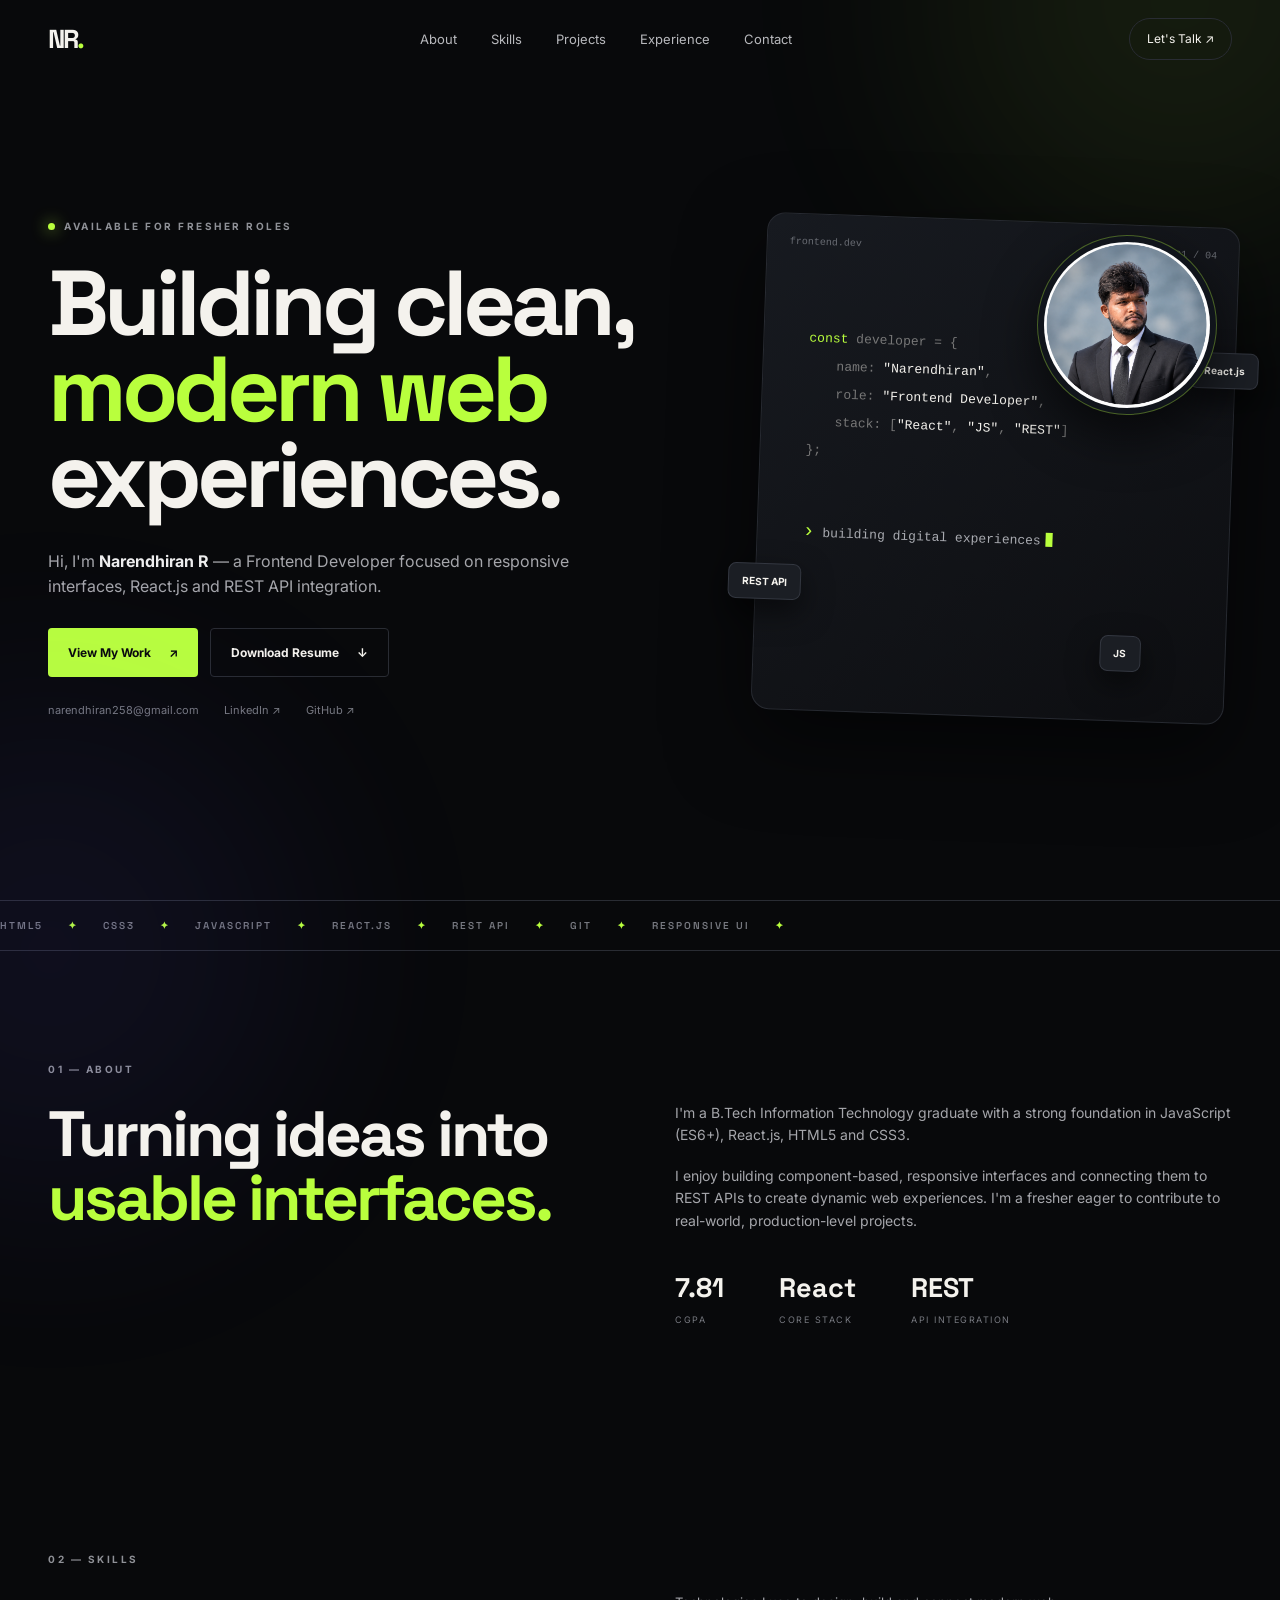
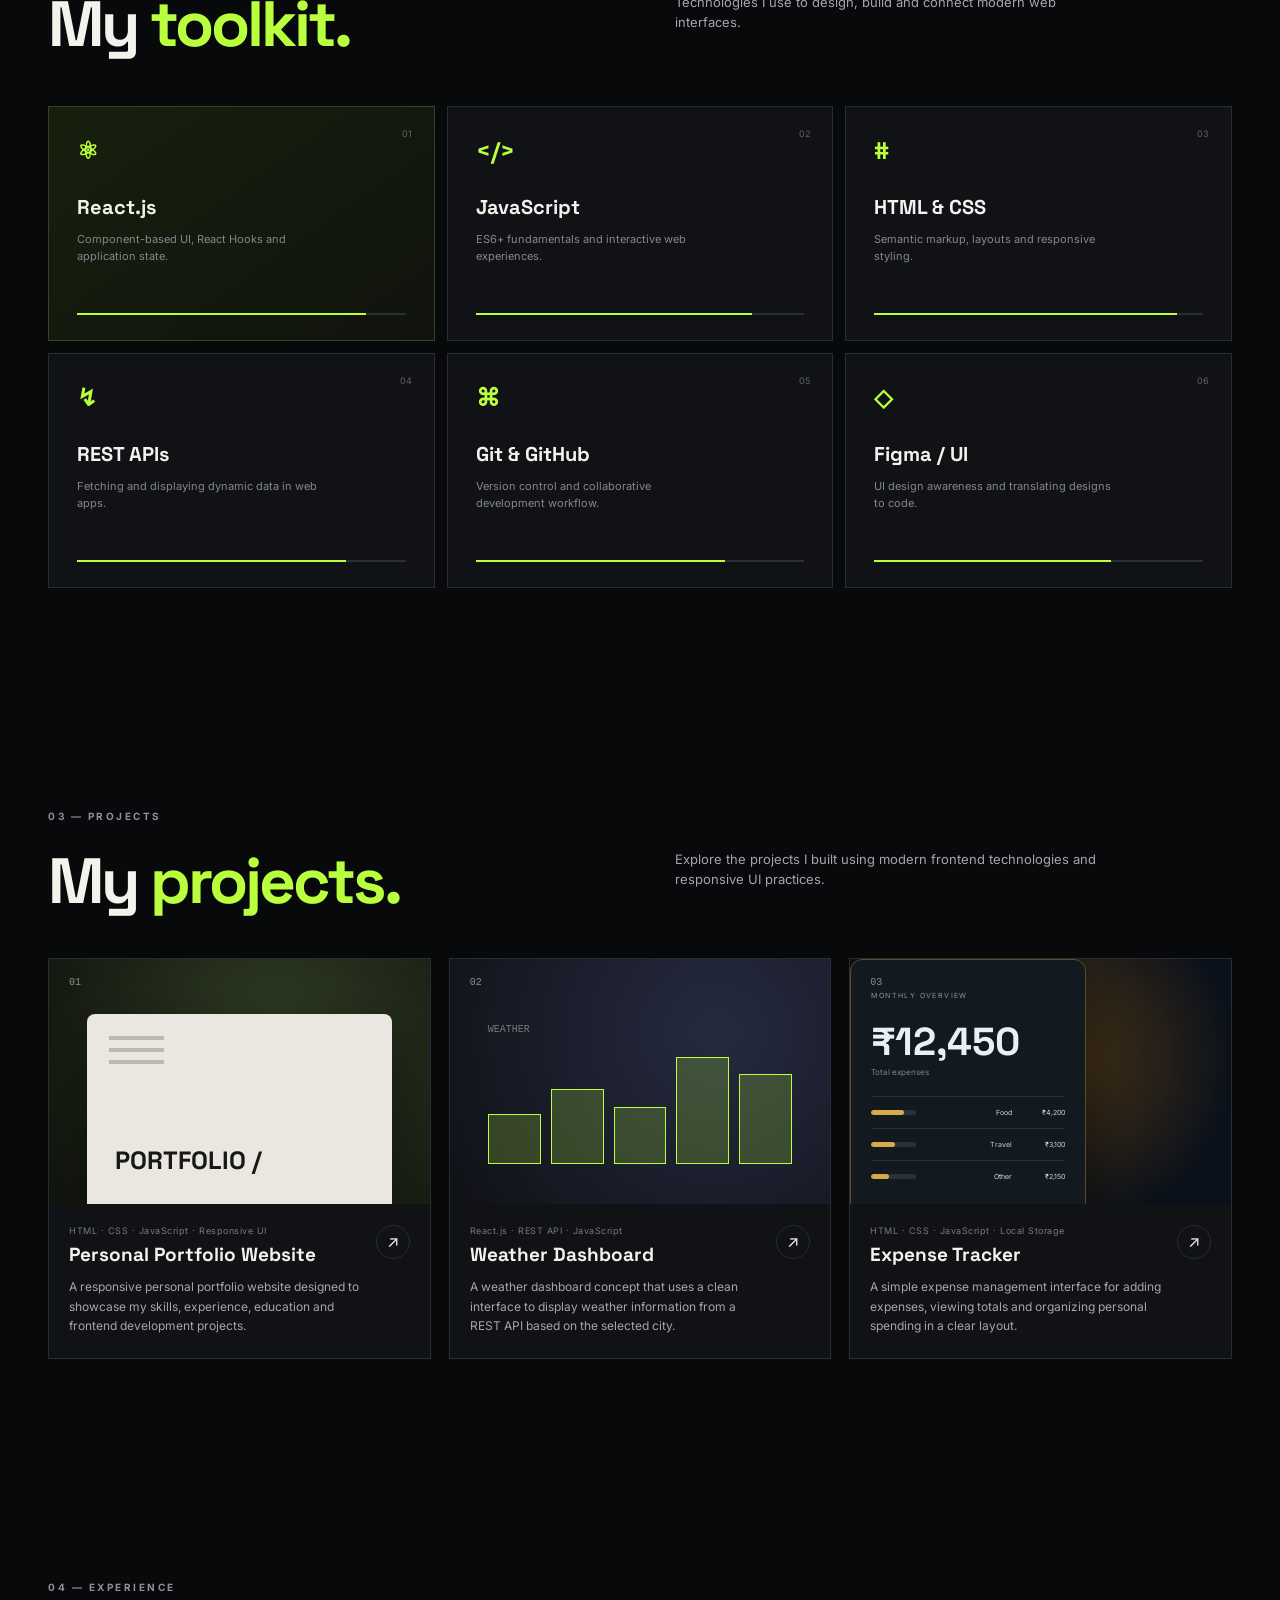
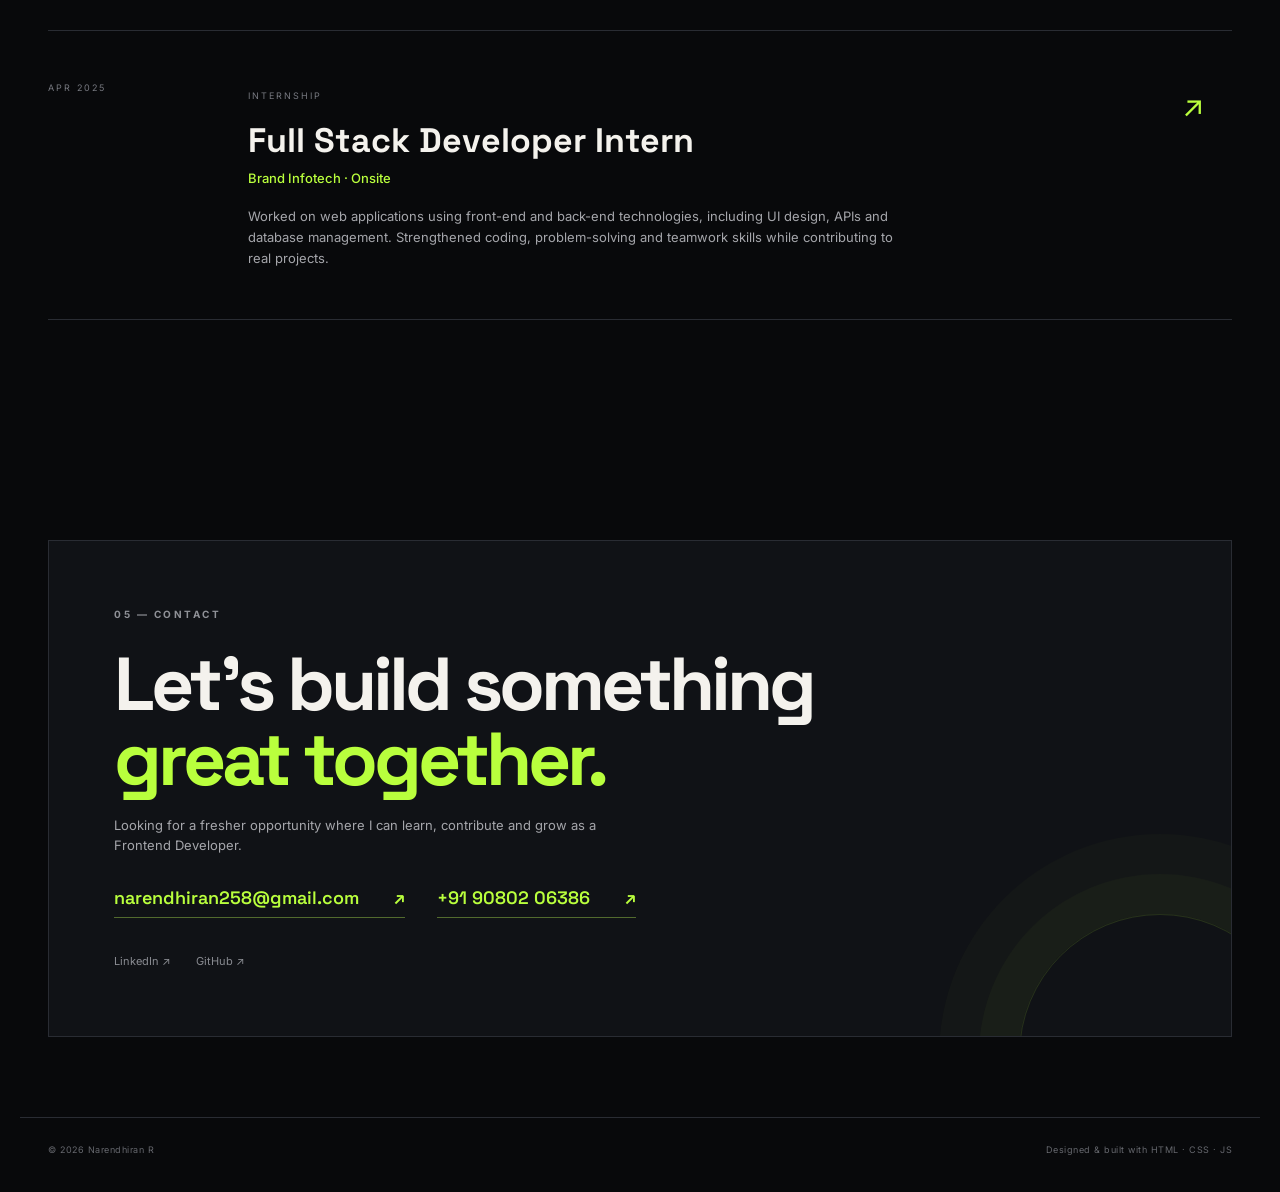
==== index.html @ 6ed0b800 "Add files via upload" ====
<!DOCTYPE html>
<html lang="en">
<head>
  <meta charset="UTF-8">
  <meta name="viewport" content="width=device-width, initial-scale=1.0">
  <meta name="description" content="Narendhiran R — Frontend Developer portfolio">
  <title>Narendhiran R | Frontend Developer</title>

  <link rel="preconnect" href="https://fonts.googleapis.com">
  <link rel="preconnect" href="https://fonts.gstatic.com" crossorigin>
  <link href="https://fonts.googleapis.com/css2?family=Inter:wght@400;500;600;700;800&family=Space+Grotesk:wght@500;600;700&display=swap" rel="stylesheet">
  <link rel="stylesheet" href="style.css">
</head>
<body>

  <!-- Decorative background glows -->
  <div class="glow glow-one"></div>
  <div class="glow glow-two"></div>

  <!-- ===== Navigation ===== -->
  <header class="nav">
    <a class="logo" href="#home">NR<span>.</span></a>
    <button class="menu-btn" aria-label="Open menu">☰</button>
    <nav id="navLinks">
      <a href="#about">About</a>
      <a href="#skills">Skills</a>
      <a href="#projects">Projects</a>
      <a href="#experience">Experience</a>
      <a href="#contact">Contact</a>
    </nav>
    <a class="nav-cta" href="#contact">Let's Talk ↗</a>
  </header>

  <main>

    <!-- ===== Hero ===== -->
    <section class="hero section" id="home">
      <div class="hero-copy">
        <div class="eyebrow"><span></span> AVAILABLE FOR FRESHER ROLES</div>
        <h1>Building clean,<br><em>modern web</em><br>experiences.</h1>
        <p class="hero-text">
          Hi, I'm <strong>Narendhiran R</strong> — a Frontend Developer focused on
          responsive interfaces, React.js and REST API integration.
        </p>
        <div class="hero-actions">
          <a class="btn primary" href="#projects">View My Work <span>↗</span></a>
          <a class="btn ghost" href="resume.pdf">Download Resume <span>↓</span></a>
        </div>
        <div class="quick-links">
          <a href="mailto:narendhiran258@gmail.com">narendhiran258@gmail.com</a>
          <a href="https://www.linkedin.com/in/narendhiran-ramkumar-502165329?utm_source=share_via&utm_content=profile&utm_medium=member_android" target="_blank" rel="noreferrer">LinkedIn ↗</a>
          <a href="https://github.com/naren258" target="_blank" rel="noreferrer">GitHub ↗</a>
        </div>
      </div>

      <!-- Hero visual: profile photo + animated "code card" -->
      <div class="hero-card-wrap">
        <div class="profile-photo">
          <img src="profile.png" alt="Narendhiran R profile photo">
        </div>
        <div class="hero-card">
          <div class="card-top">
            <span>frontend.dev</span>
            <span>01 / 04</span>
          </div>
          <div class="code-art">
            <div class="code-line"><i>const</i> developer = {</div>
            <div class="code-line indent">name: <b>"Narendhiran"</b>,</div>
            <div class="code-line indent">role: <b>"Frontend Developer"</b>,</div>
            <div class="code-line indent">stack: [<b>"React"</b>, <b>"JS"</b>, <b>"REST"</b>]</div>
            <div class="code-line">};</div>
            <div class="terminal-line"><span>›</span> building digital experiences<span class="cursor"></span></div>
          </div>
          <div class="floating-badge badge-react">React.js</div>
          <div class="floating-badge badge-api">REST API</div>
          <div class="floating-badge badge-js">JS</div>
        </div>
      </div>
    </section>

    <!-- ===== Scrolling tech marquee ===== -->
    <section class="marquee">
      <div>HTML5 <span>✦</span> CSS3 <span>✦</span> JAVASCRIPT <span>✦</span> REACT.JS <span>✦</span> REST API <span>✦</span> GIT <span>✦</span> RESPONSIVE UI <span>✦</span></div>
    </section>

    <!-- ===== About ===== -->
    <section class="section about" id="about">
      <div class="section-label">01 — ABOUT</div>
      <div class="about-grid">
        <div>
          <h2>Turning ideas into <em>usable interfaces.</em></h2>
        </div>
        <div>
          <p>I'm a B.Tech Information Technology graduate with a strong foundation in JavaScript (ES6+), React.js, HTML5 and CSS3.</p>
          <p>I enjoy building component-based, responsive interfaces and connecting them to REST APIs to create dynamic web experiences. I'm a fresher eager to contribute to real-world, production-level projects.</p>
          <div class="stats">
            <div><strong>7.81</strong><span>CGPA</span></div>
            <div><strong>React</strong><span>Core Stack</span></div>
            <div><strong>REST</strong><span>API Integration</span></div>
          </div>
        </div>
      </div>
    </section>

    <!-- ===== Skills ===== -->
    <section class="section" id="skills">
      <div class="section-label">02 — SKILLS</div>
      <div class="skills-heading">
        <h2>My <em>toolkit.</em></h2>
        <p>Technologies I use to design, build and connect modern web interfaces.</p>
      </div>

      <div class="skill-grid">
        <article class="skill-card featured">
          <span class="skill-no">01</span>
          <div class="skill-icon">⚛</div>
          <h3>React.js</h3>
          <p>Component-based UI, React Hooks and application state.</p>
          <div class="meter"><span style="width:88%"></span></div>
        </article>

        <article class="skill-card">
          <span class="skill-no">02</span>
          <div class="skill-icon">&lt;/&gt;</div>
          <h3>JavaScript</h3>
          <p>ES6+ fundamentals and interactive web experiences.</p>
          <div class="meter"><span style="width:84%"></span></div>
        </article>

        <article class="skill-card">
          <span class="skill-no">03</span>
          <div class="skill-icon">#</div>
          <h3>HTML & CSS</h3>
          <p>Semantic markup, layouts and responsive styling.</p>
          <div class="meter"><span style="width:92%"></span></div>
        </article>

        <article class="skill-card">
          <span class="skill-no">04</span>
          <div class="skill-icon">↯</div>
          <h3>REST APIs</h3>
          <p>Fetching and displaying dynamic data in web apps.</p>
          <div class="meter"><span style="width:82%"></span></div>
        </article>

        <article class="skill-card">
          <span class="skill-no">05</span>
          <div class="skill-icon">⌘</div>
          <h3>Git & GitHub</h3>
          <p>Version control and collaborative development workflow.</p>
          <div class="meter"><span style="width:76%"></span></div>
        </article>

        <article class="skill-card">
          <span class="skill-no">06</span>
          <div class="skill-icon">◇</div>
          <h3>Figma / UI</h3>
          <p>UI design awareness and translating designs to code.</p>
          <div class="meter"><span style="width:72%"></span></div>
        </article>
      </div>
    </section>

    <!-- ===== Projects ===== -->
    <section class="section projects" id="projects">
      <div class="section-label">03 — PROJECTS</div>
      <div class="project-head">
        <h2>My <em>projects.</em></h2>
        <p>Explore the projects I built using modern frontend technologies and responsive UI practices.</p>
      </div>

      <div class="project-grid">

        <!-- Project 1: Personal Portfolio -->
        <article class="project-card">
          <a href="projects/portfolio.html" class="project-visual ecommerce" aria-label="Open Personal Portfolio Website">
            <span>01</span>
            <div class="mock-window">
              <div></div><div></div><div></div>
              <b>PORTFOLIO /</b>
            </div>
          </a>
          <div class="project-info">
            <div class="project-content">
              <span class="project-tech">HTML · CSS · JavaScript · Responsive UI</span>
              <h3>Personal Portfolio Website</h3>
              <p>A responsive personal portfolio website designed to showcase my skills, experience, education and frontend development projects.</p>
            </div>
            <a class="project-arrow" href="projects/portfolio.html" aria-label="Open Personal Portfolio Website">↗</a>
          </div>
        </article>

        <!-- Project 2: Weather Dashboard -->
        <article class="project-card">
          <a href="projects/weather.html" class="project-visual dashboard" aria-label="Open Weather Dashboard">
            <span>02</span>
            <div class="chart"><i></i><i></i><i></i><i></i><i></i></div>
            <b>WEATHER</b>
          </a>
          <div class="project-info">
            <div class="project-content">
              <span class="project-tech">React.js · REST API · JavaScript</span>
              <h3>Weather Dashboard</h3>
              <p>A weather dashboard concept that uses a clean interface to display weather information from a REST API based on the selected city.</p>
            </div>
            <a class="project-arrow" href="projects/weather.html" aria-label="Open Weather Dashboard">↗</a>
          </div>
        </article>

        <!-- Project 3: Expense Tracker -->
        <article class="project-card">
          <a href="projects/expense.html" class="project-visual expense-art" aria-label="Open Expense Tracker">
            <span>03</span>
            <div class="expense-card">
              <small>MONTHLY OVERVIEW</small>
              <strong>₹12,450</strong>
              <span>Total expenses</span>
              <div class="expense-row"><i><em></em></i><label>Food</label><label>₹4,200</label></div>
              <div class="expense-row"><i><em></em></i><label>Travel</label><label>₹3,100</label></div>
              <div class="expense-row"><i><em></em></i><label>Other</label><label>₹2,150</label></div>
            </div>
          </a>
          <div class="project-info">
            <div class="project-content">
              <span class="project-tech">HTML · CSS · JavaScript · Local Storage</span>
              <h3>Expense Tracker</h3>
              <p>A simple expense management interface for adding expenses, viewing totals and organizing personal spending in a clear layout.</p>
            </div>
            <a class="project-arrow" href="projects/expense.html" aria-label="Open Expense Tracker">↗</a>
          </div>
        </article>

      </div>
    </section>

    <!-- ===== Experience ===== -->
    <section class="section experience" id="experience">
      <div class="section-label">04 — EXPERIENCE</div>
      <div class="experience-card">
        <div class="exp-date">APR 2025</div>
        <div class="exp-main">
          <span>INTERNSHIP</span>
          <h2>Full Stack Developer Intern</h2>
          <h3>Brand Infotech · Onsite</h3>
          <p>Worked on web applications using front-end and back-end technologies, including UI design, APIs and database management. Strengthened coding, problem-solving and teamwork skills while contributing to real projects.</p>
        </div>
        <div class="exp-mark">↗</div>
      </div>
    </section>

    <!-- ===== Contact ===== -->
    <section class="section contact" id="contact">
      <div class="contact-box">
        <div class="section-label">05 — CONTACT</div>
        <h2>Let's build something<br><em>great together.</em></h2>
        <p>Looking for a fresher opportunity where I can learn, contribute and grow as a Frontend Developer.</p>
        <a class="email-link" href="mailto:narendhiran258@gmail.com">narendhiran258@gmail.com <span>↗</span></a>
        <a class="phone-link" href="tel:+919080206386">+91 90802 06386 <span>↗</span></a>
        <div class="socials">
          <a href="https://www.linkedin.com/in/narendhiran-ramkumar-502165329?utm_source=share_via&utm_content=profile&utm_medium=member_android" target="_blank" rel="noreferrer">LinkedIn ↗</a>
          <a href="https://github.com/naren258" target="_blank" rel="noreferrer">GitHub ↗</a>
        </div>
      </div>
    </section>

  </main>

  <footer>
    <span>© 2026 Narendhiran R</span>
    <span>Designed & built with HTML · CSS · JS</span>
  </footer>

  <script src="script.js"></script>
</body>
</html>
---- style.css ----
/* ==========================================================================
   Narendhiran R — Portfolio Stylesheet
   ========================================================================== */

:root {
  /* Colors */
  --bg: #08090b;
  --surface: #101216;
  --surface2: #15171c;
  --text: #f4f2ed;
  --muted: #a5a6ab;
  --accent: #b9ff3d;
  --line: #292c33;

  /* Fonts */
  --font: 'Inter', sans-serif;
  --display: 'Space Grotesk', sans-serif;
}

/* ==========================================================================
   Reset & base
   ========================================================================== */

* {
  box-sizing: border-box;
  margin: 0;
  padding: 0;
}

html {
  scroll-behavior: smooth;
}

body {
  background: var(--bg);
  color: var(--text);
  font-family: var(--font);
  line-height: 1.6;
  overflow-x: hidden;
}

a {
  color: inherit;
  text-decoration: none;
}

h1, h2, h3 {
  font-family: var(--display);
}

em {
  font-style: normal;
  color: var(--accent);
}

/* Soft background glows behind the page content */
.glow {
  position: fixed;
  width: 500px;
  height: 500px;
  border-radius: 50%;
  filter: blur(120px);
  opacity: .08;
  pointer-events: none;
}

.glow-one {
  background: var(--accent);
  top: -250px;
  right: -150px;
}

.glow-two {
  background: #6b5cff;
  bottom: -300px;
  left: -200px;
}

/* Shared label style used above section headings */
.eyebrow,
.section-label {
  font-size: 10px;
  letter-spacing: 2.5px;
  color: #8f9197;
  font-weight: 700;
}

.section {
  max-width: 1240px;
  margin: auto;
  padding: 110px 28px;
}

/* ==========================================================================
   Navigation
   ========================================================================== */

.nav {
  height: 78px;
  display: flex;
  align-items: center;
  justify-content: space-between;
  max-width: 1240px;
  margin: auto;
  padding: 0 28px;
  position: relative;
  z-index: 5;
}

.logo {
  font: 700 26px var(--display);
  letter-spacing: -2px;
}

.logo span {
  color: var(--accent);
}

.nav nav {
  display: flex;
  gap: 34px;
}

.nav nav a {
  font-size: 13px;
  color: #b8b9bd;
  transition: .25s;
}

.nav nav a:hover {
  color: var(--accent);
}

.nav-cta {
  border: 1px solid var(--line);
  padding: 10px 17px;
  border-radius: 30px;
  font-size: 12px;
}

.menu-btn {
  display: none;
  background: none;
  border: 0;
  color: white;
  font-size: 24px;
}

/* ==========================================================================
   Hero
   ========================================================================== */

.hero {
  min-height: calc(100vh - 78px);
  display: grid;
  grid-template-columns: 1.15fr .85fr;
  align-items: center;
  gap: 70px;
  padding-top: 70px;
}

.eyebrow {
  display: flex;
  gap: 9px;
  align-items: center;
  margin-bottom: 27px;
}

.eyebrow span {
  width: 7px;
  height: 7px;
  background: var(--accent);
  border-radius: 50%;
  box-shadow: 0 0 16px var(--accent);
}

h1 {
  font-size: clamp(55px, 7.2vw, 102px);
  line-height: .93;
  letter-spacing: -5px;
  max-width: 850px;
}

.hero-text {
  max-width: 560px;
  color: var(--muted);
  font-size: 16px;
  margin: 30px 0 28px;
}

.hero-text strong {
  color: #eee;
}

.hero-actions {
  display: flex;
  gap: 12px;
  flex-wrap: wrap;
}

.btn {
  padding: 14px 20px;
  border-radius: 4px;
  font-size: 12px;
  font-weight: 700;
  display: inline-flex;
  gap: 18px;
  align-items: center;
}

.btn.primary {
  background: var(--accent);
  color: #090a0b;
}

.btn.ghost {
  border: 1px solid var(--line);
}

.btn:hover {
  transform: translateY(-2px);
}

.quick-links {
  display: flex;
  flex-wrap: wrap;
  gap: 25px;
  margin-top: 25px;
  font-size: 11px;
  color: #777980;
}

.quick-links a:hover {
  color: var(--accent);
}

/* --- Hero visual: the "code card" with floating badges --- */

.hero-card-wrap {
  display: flex;
  justify-content: center;
  position: relative;
}

.hero-card {
  width: min(100%, 480px);
  aspect-ratio: 1 / 1.05;
  background: linear-gradient(145deg, #171a20, #0d0e11);
  border: 1px solid #272a31;
  border-radius: 18px;
  padding: 22px;
  position: relative;
  box-shadow: 0 30px 80px #0008;
  transform: rotate(2deg);
}

.card-top {
  display: flex;
  justify-content: space-between;
  color: #696c73;
  font: 10px monospace;
}

.code-art {
  position: absolute;
  inset: 110px 45px auto;
  font: 13px/2.15 monospace;
  color: #777;
}

.code-line i {
  color: var(--accent);
  font-style: normal;
}

.code-line b {
  color: var(--text);
  font-weight: 400;
}

.indent {
  padding-left: 28px;
}

.terminal-line {
  margin-top: 45px;
  color: #a9abb1;
}

.terminal-line span:first-child {
  color: var(--accent);
  font-size: 20px;
}

.cursor {
  display: inline-block;
  width: 7px;
  height: 14px;
  background: var(--accent);
  vertical-align: -2px;
  margin-left: 5px;
  animation: blink 1s infinite;
}

@keyframes blink {
  50% { opacity: 0; }
}

.floating-badge {
  position: absolute;
  background: #1b1e24;
  border: 1px solid #333740;
  padding: 9px 13px;
  border-radius: 8px;
  font-size: 10px;
  font-weight: 700;
  box-shadow: 0 12px 30px #0008;
}

.badge-react { top: 25%; right: -24px; }
.badge-api   { bottom: 22%; left: -28px; }
.badge-js    { bottom: 10%; right: 18%; }

.profile-photo {
  position: absolute;
  width: 180px;
  height: 180px;
  right: 15px;
  top: 15px;
  border-radius: 50%;
  padding: 6px;
  background: #10141b;
  border: 1px solid #b9ff3d55;
  z-index: 3;
  box-shadow: 0 20px 50px #0009;
}

.profile-photo img {
  width: 100%;
  height: 100%;
  object-fit: cover;
  border-radius: 50%;
  display: block;
}

/* ==========================================================================
   Scrolling tech marquee
   ========================================================================== */

.marquee {
  border-block: 1px solid var(--line);
  padding: 18px 0;
  white-space: nowrap;
  overflow: hidden;
  color: #777980;
  font: 600 10px var(--display);
  letter-spacing: 2px;
}

.marquee div {
  display: inline-block;
  animation: move 22s linear infinite;
}

.marquee span {
  color: var(--accent);
  margin: 0 20px;
}

@keyframes move {
  to { transform: translateX(-30%); }
}

/* ==========================================================================
   About / Skills / Projects — shared two-column heading layout
   ========================================================================== */

.about-grid,
.skills-heading,
.project-head {
  display: grid;
  grid-template-columns: 1fr 1fr;
  gap: 70px;
  margin-top: 25px;
}

.about h2,
.skills-heading h2,
.project-head h2 {
  font-size: clamp(38px, 5vw, 68px);
  line-height: 1;
  letter-spacing: -3px;
}

.skills-heading p,
.project-head p {
  color: var(--muted);
  font-size: 13px;
  max-width: 430px;
}

/* ==========================================================================
   About
   ========================================================================== */

.about p {
  color: var(--muted);
  font-size: 14px;
  margin-bottom: 18px;
  max-width: 570px;
}

.stats {
  display: flex;
  gap: 55px;
  margin-top: 38px;
}

.stats strong {
  display: block;
  font: 700 27px var(--display);
}

.stats span {
  font-size: 9px;
  color: #777980;
  text-transform: uppercase;
  letter-spacing: 1.5px;
}

/* ==========================================================================
   Skills
   ========================================================================== */

.skill-grid {
  display: grid;
  grid-template-columns: repeat(3, 1fr);
  gap: 12px;
  margin-top: 50px;
}

.skill-card {
  background: var(--surface);
  border: 1px solid var(--line);
  padding: 28px;
  min-height: 235px;
  position: relative;
  transition: .25s;
}

.skill-card:hover {
  transform: translateY(-5px);
  border-color: #454a54;
}

.skill-card.featured {
  background: linear-gradient(145deg, #17200d, #10130d);
  border-color: #364226;
}

.skill-no {
  position: absolute;
  right: 22px;
  top: 20px;
  font-size: 9px;
  color: #5f6268;
}

.skill-icon {
  font: 700 24px var(--display);
  color: var(--accent);
  margin-bottom: 25px;
}

.skill-card h3 {
  font-size: 20px;
  margin-bottom: 8px;
}

.skill-card p {
  font-size: 11px;
  color: #85878d;
  max-width: 240px;
}

/* Little progress bar at the bottom of each skill card */
.meter {
  height: 2px;
  background: #2b2e34;
  position: absolute;
  left: 28px;
  right: 28px;
  bottom: 25px;
}

.meter span {
  display: block;
  height: 100%;
  background: var(--accent);
}

/* ==========================================================================
   Projects
   ========================================================================== */

.project-head {
  margin-bottom: 45px;
}

.project-grid {
  display: grid;
  grid-template-columns: repeat(3, 1fr);
  gap: 18px;
  align-items: stretch;
}

.project-card {
  background: var(--surface);
  border: 1px solid var(--line);
  overflow: hidden;
  display: flex;
  flex-direction: column;
  min-width: 0;
}

.project-visual {
  height: 245px;
  position: relative;
  overflow: hidden;
  flex-shrink: 0;
}

.project-visual > span {
  position: absolute;
  top: 18px;
  left: 20px;
  font: 10px monospace;
  color: #8b8d92;
  z-index: 2;
}

/* Project 1 — Portfolio: mock browser window */
.ecommerce {
  background: radial-gradient(circle at 60% 40%, #334126, #11140e);
}

.mock-window {
  position: absolute;
  inset: 55px 38px 0;
  background: #e9e7df;
  border-radius: 8px 8px 0 0;
  color: #171817;
  padding: 22px;
  font: 700 25px var(--display);
  box-shadow: 0 20px 60px #0008;
}

.mock-window div {
  height: 4px;
  background: #bbb9b1;
  width: 55px;
  margin-bottom: 8px;
}

.mock-window b {
  position: absolute;
  bottom: 28px;
  left: 28px;
}

/* Project 2 — Weather dashboard: little bar chart */
.dashboard {
  background: radial-gradient(circle at 70% 30%, #252a40, #101116);
}

.chart {
  position: absolute;
  left: 38px;
  right: 38px;
  bottom: 40px;
  height: 125px;
  display: flex;
  align-items: end;
  gap: 10px;
}

.chart i {
  display: block;
  flex: 1;
  background: #b9ff3d33;
  border: 1px solid var(--accent);
  height: 40%;
}

.chart i:nth-child(2) { height: 60%; }
.chart i:nth-child(3) { height: 45%; }
.chart i:nth-child(4) { height: 85%; }
.chart i:nth-child(5) { height: 72%; }

.dashboard > b {
  position: absolute;
  left: 38px;
  top: 65px;
  color: #777;
  font: 10px monospace;
}

/* Project 3 — Expense tracker: mini summary card */
.expense-art {
  background: radial-gradient(circle at 55% 40%, #4b3517, #0b111a 68%);
}

.expense-card {
  width: 62%;
  min-height: 66%;
  background: #121a20;
  border: 1px solid #5c4b2e;
  border-radius: 12px;
  padding: 20px;
  box-shadow: 0 25px 60px #0008;
}

.expense-card small {
  font-size: 7px;
  color: #8895a3;
  letter-spacing: 1.4px;
}

.expense-card strong {
  display: block;
  font: 700 39px var(--display);
  color: #e6f0f5;
  margin-top: 12px;
}

.expense-card > span {
  display: block;
  font-size: 8px;
  color: #758595;
  margin-bottom: 17px;
}

.expense-row {
  display: grid;
  grid-template-columns: 45px 1fr 45px;
  align-items: center;
  gap: 8px;
  border-top: 1px solid #28323a;
  padding: 10px 0;
  font-size: 7px;
  color: #9ba9b5;
}

.expense-row i {
  height: 5px;
  background: #27333b;
  border-radius: 8px;
  overflow: hidden;
}

.expense-row em {
  display: block;
  width: 72%;
  height: 100%;
  background: #d6a94b;
  border-radius: 8px;
}

.expense-row:nth-child(5) em { width: 52%; }
.expense-row:nth-child(6) em { width: 40%; }

.expense-row label {
  text-align: right;
  color: #cbd5df;
}

/* Project card text content, shared across all three cards */
.project-info {
  display: flex;
  justify-content: space-between;
  align-items: flex-start;
  gap: 15px;
  flex: 1;
  padding: 20px 20px 22px;
}

.project-content {
  min-width: 0;
}

.project-info .project-tech {
  display: block;
  font-size: 9px;
  color: #777980;
  letter-spacing: .5px;
  line-height: 1.5;
}

.project-info h3 {
  font-size: 19px;
  line-height: 1.2;
  margin-top: 7px;
}

.project-info p {
  font-size: 12px;
  line-height: 1.65;
  color: var(--muted);
  margin-top: 10px;
  max-width: 100%;
}

.project-arrow {
  flex: 0 0 34px;
  width: 34px;
  height: 34px;
  border: 1px solid var(--line);
  display: grid;
  place-items: center;
  border-radius: 50%;
  margin-top: 1px;
}

.project-arrow:hover {
  border-color: var(--accent);
  color: var(--accent);
}

/* ==========================================================================
   Experience
   ========================================================================== */

.experience-card {
  margin-top: 35px;
  border-block: 1px solid var(--line);
  padding: 50px 0;
  display: grid;
  grid-template-columns: 150px 1fr 50px;
  gap: 50px;
}

.exp-date,
.exp-main > span {
  font-size: 9px;
  letter-spacing: 2px;
  color: #777980;
}

.exp-main h2 {
  font-size: 34px;
  margin: 7px 0 2px;
}

.exp-main h3 {
  font: 500 13px var(--font);
  color: var(--accent);
}

.exp-main p {
  font-size: 13px;
  color: var(--muted);
  max-width: 650px;
  margin-top: 20px;
}

.exp-mark {
  font-size: 30px;
  color: var(--accent);
}

/* ==========================================================================
   Contact
   ========================================================================== */

.contact {
  padding-bottom: 80px;
}

.contact-box {
  background: var(--surface);
  border: 1px solid var(--line);
  padding: 65px;
  position: relative;
  overflow: hidden;
}

.contact-box::after {
  content: "";
  position: absolute;
  width: 280px;
  height: 280px;
  border: 1px solid #b9ff3d22;
  border-radius: 50%;
  right: -70px;
  bottom: -160px;
  box-shadow: 0 0 0 40px #b9ff3d08, 0 0 0 80px #b9ff3d05;
}

.contact h2 {
  font-size: clamp(44px, 6vw, 75px);
  line-height: 1;
  letter-spacing: -4px;
  margin: 25px 0 18px;
}

.contact p {
  color: var(--muted);
  font-size: 13px;
  max-width: 500px;
}

.email-link,
.phone-link {
  display: inline-flex;
  gap: 35px;
  color: var(--accent);
  font: 600 18px var(--display);
  border-bottom: 1px solid #526a2e;
  padding-bottom: 8px;
}

.email-link {
  margin-top: 30px;
}

.phone-link {
  margin-top: 18px;
  margin-left: 28px;
}

.phone-link:hover {
  color: var(--text);
  border-color: var(--accent);
}

.socials {
  display: flex;
  gap: 25px;
  margin-top: 35px;
  font-size: 11px;
  color: #898b91;
}

.socials a:hover {
  color: var(--accent);
}

/* ==========================================================================
   Footer
   ========================================================================== */

footer {
  max-width: 1240px;
  margin: auto;
  padding: 25px 28px 35px;
  border-top: 1px solid var(--line);
  display: flex;
  justify-content: space-between;
  font-size: 9px;
  color: #66686e;
  letter-spacing: .5px;
}

/* ==========================================================================
   Responsive breakpoints
   ========================================================================== */

@media (max-width: 1000px) {
  .project-grid {
    grid-template-columns: 1fr 1fr;
  }
}

@media (max-width: 850px) {
  .nav nav,
  .nav-cta {
    display: none;
  }

  .menu-btn {
    display: block;
  }

  .nav {
    padding: 0 20px;
  }

  .nav nav.open {
    display: flex;
    position: absolute;
    top: 70px;
    left: 20px;
    right: 20px;
    background: #121419;
    border: 1px solid var(--line);
    padding: 20px;
    flex-direction: column;
    gap: 18px;
  }

  .hero {
    grid-template-columns: 1fr;
    padding-top: 60px;
    min-height: auto;
  }

  .hero-card-wrap {
    margin-top: 25px;
  }

  .profile-photo {
    width: 130px;
    height: 130px;
    right: 8px;
    top: 8px;
  }

  .about-grid,
  .skills-heading,
  .project-head {
    grid-template-columns: 1fr;
    gap: 25px;
  }

  .skill-grid {
    grid-template-columns: 1fr 1fr;
  }

  .project-grid {
    grid-template-columns: 1fr;
  }

  .experience-card {
    grid-template-columns: 1fr;
    gap: 12px;
  }

  .exp-mark {
    display: none;
  }

  .contact-box {
    padding: 40px 25px;
  }

  footer {
    flex-direction: column;
    gap: 8px;
  }
}

@media (max-width: 520px) {
  .section {
    padding: 80px 20px;
  }

  h1 {
    letter-spacing: -3px;
  }

  .skill-grid {
    grid-template-columns: 1fr;
  }

  .stats {
    gap: 25px;
  }

  .hero-card {
    transform: none;
  }

  .code-art {
    inset: 100px 25px auto;
    font-size: 11px;
  }

  .floating-badge {
    display: none;
  }

  .quick-links {
    flex-direction: column;
    gap: 8px;
  }

  .project-visual {
    height: 220px;
  }
}
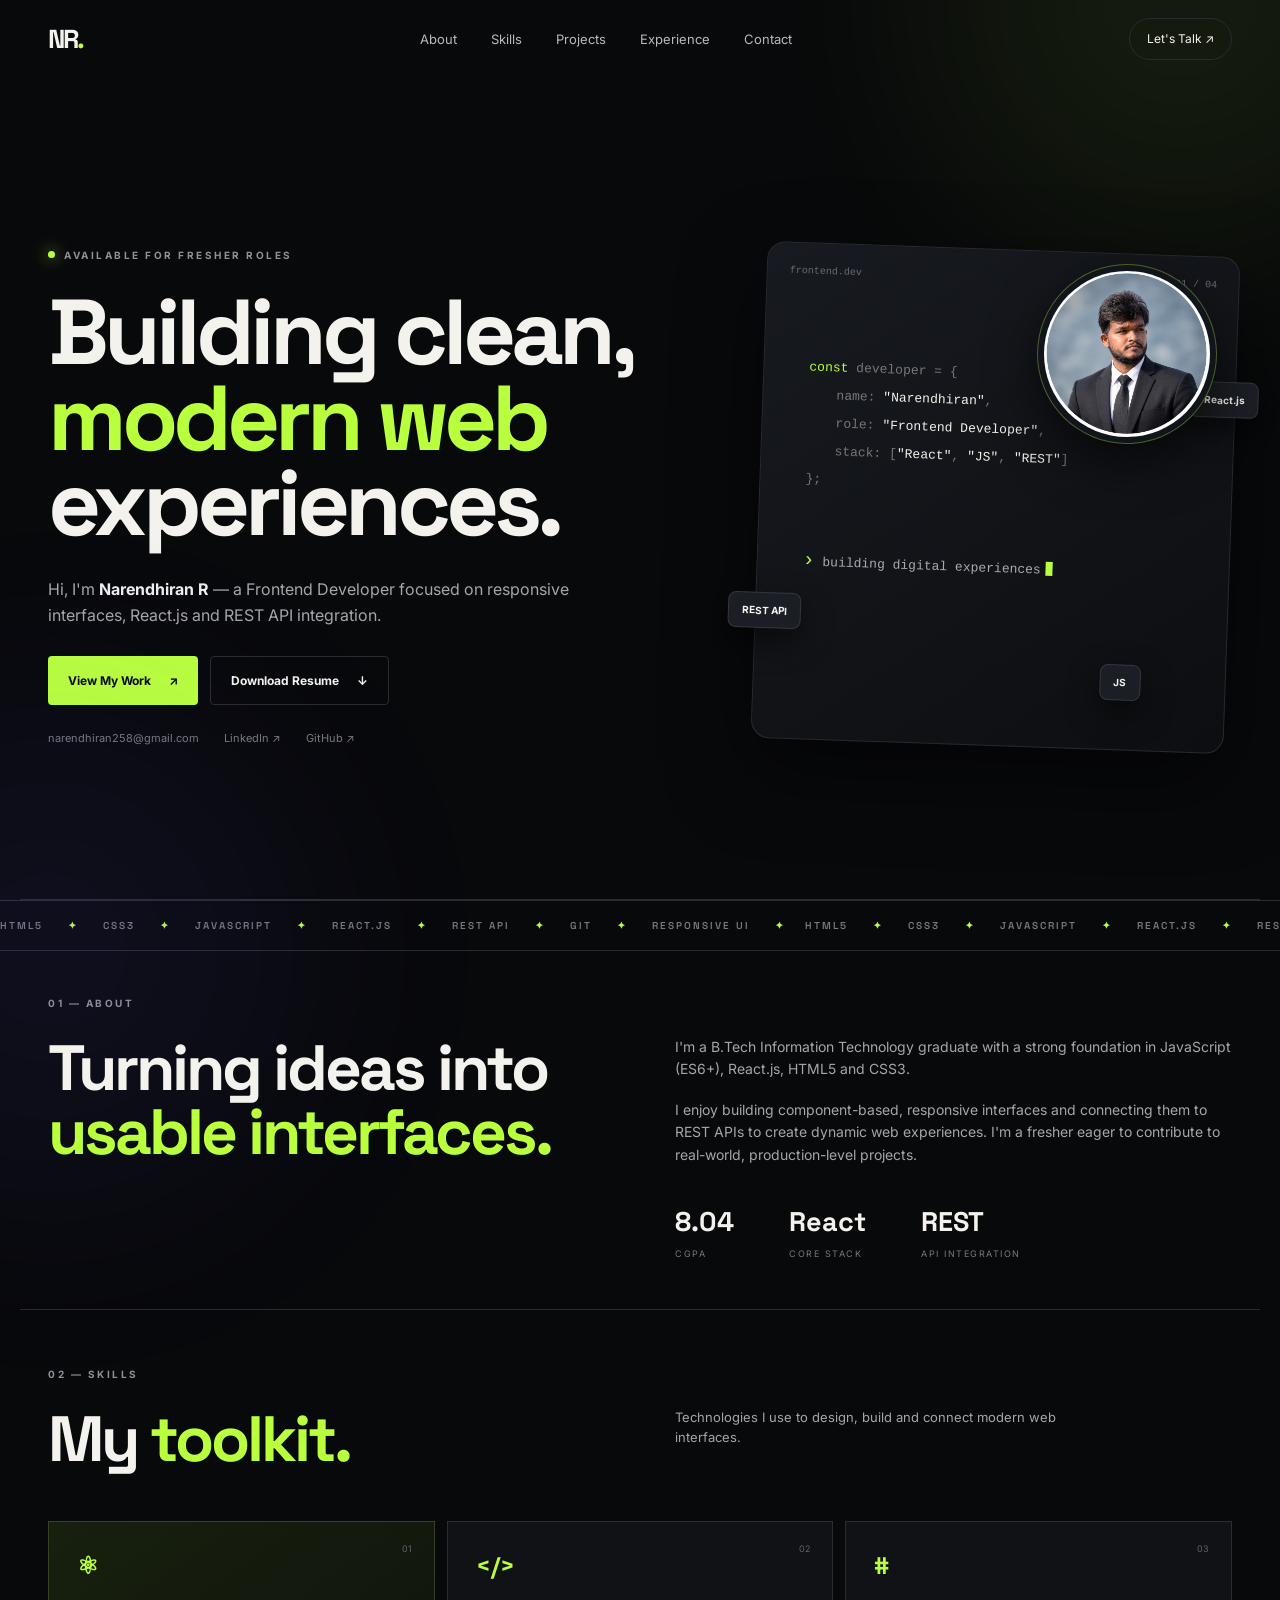
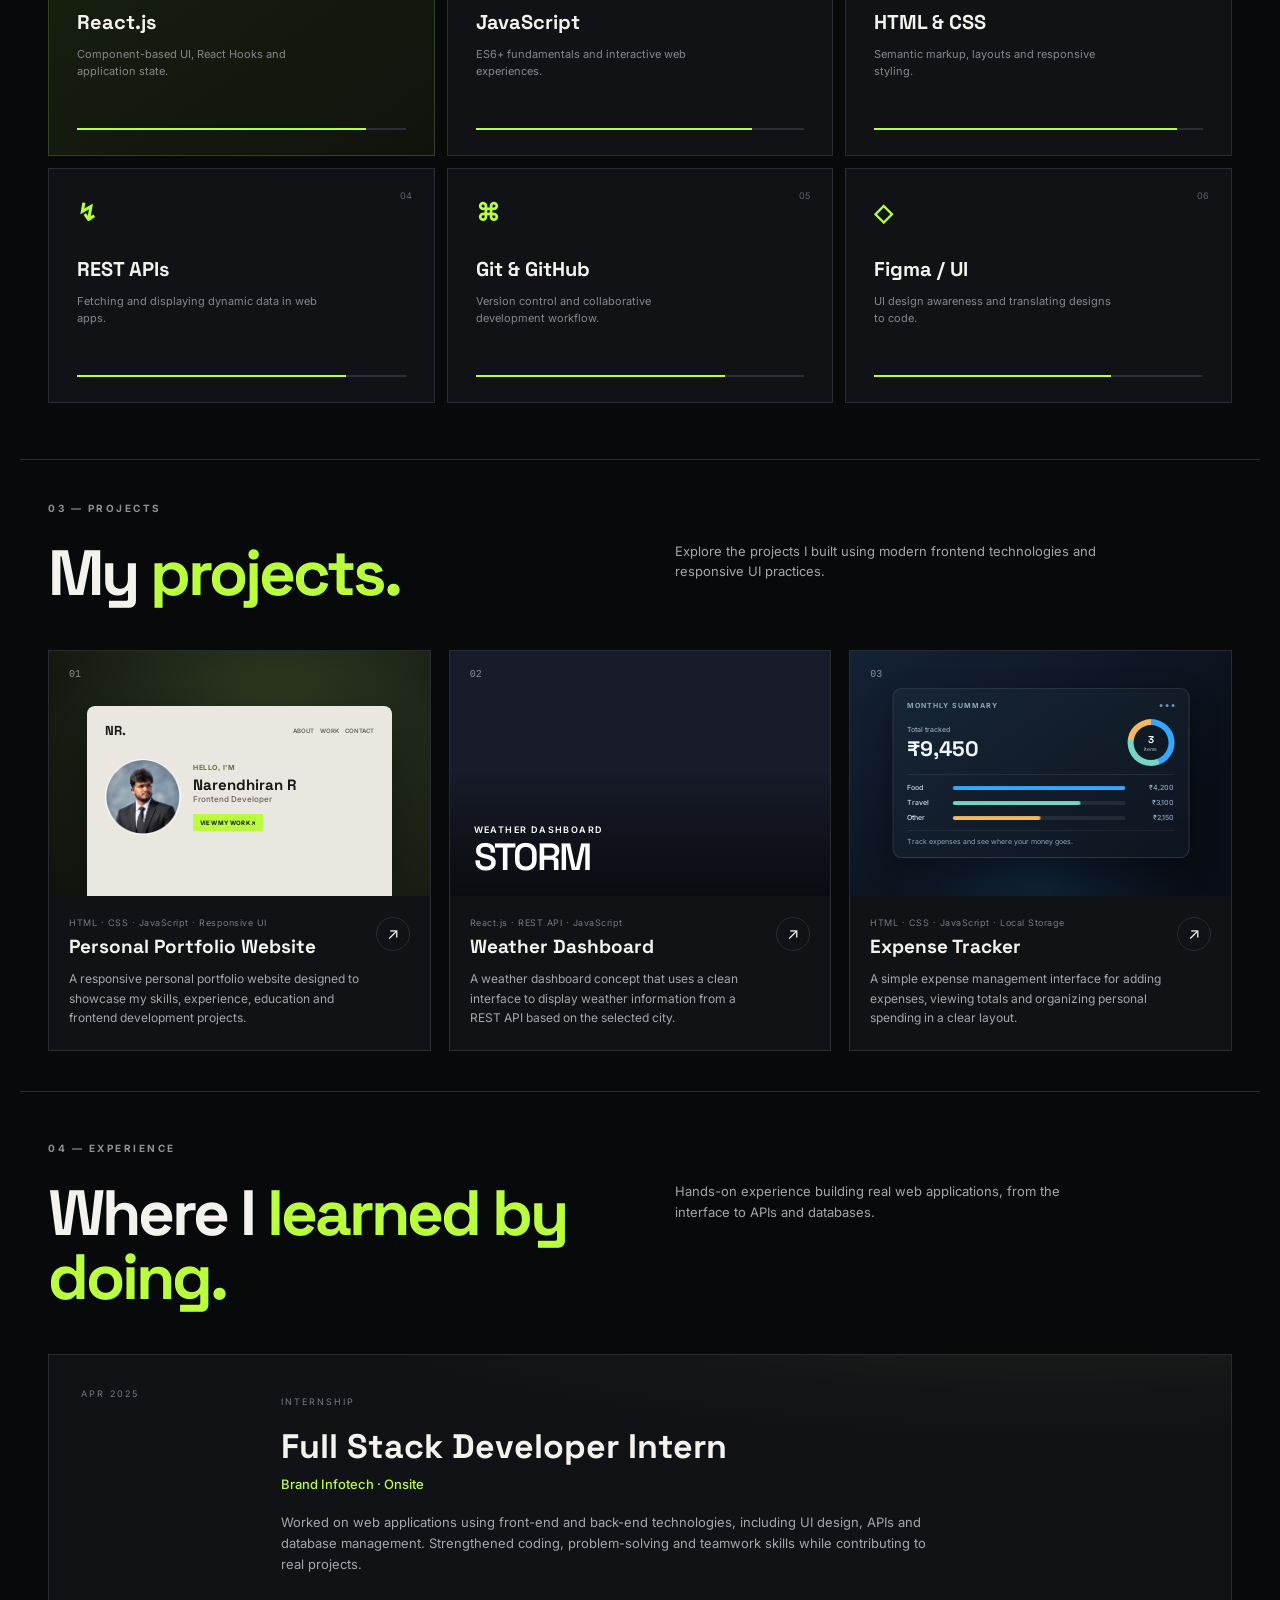
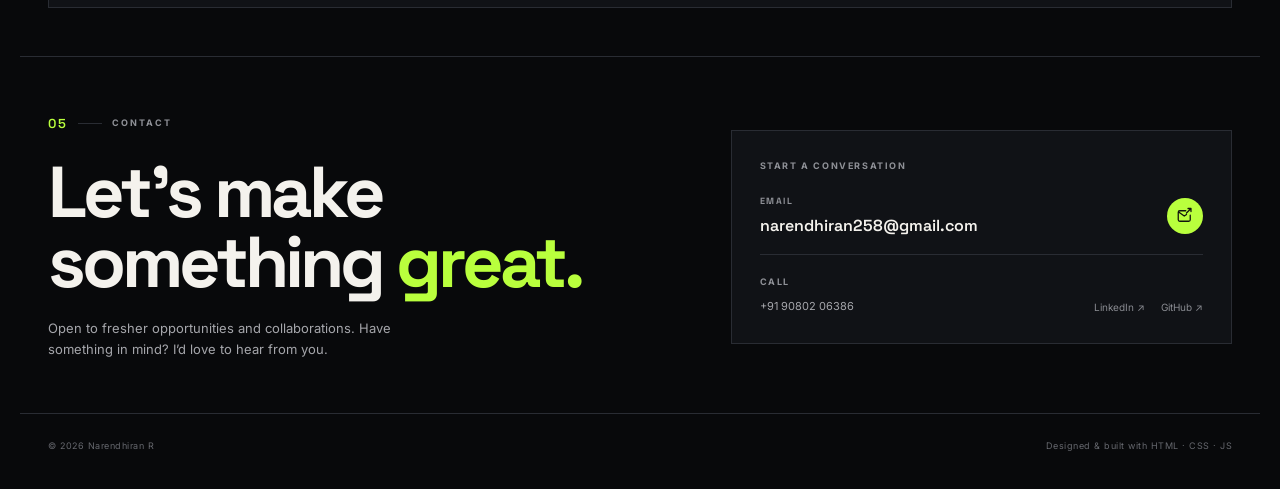
==== commit 267ae676: "final portfolio update" ====
--- a/index.html
+++ b/index.html
@@ -44,7 +44,7 @@
         </p>
         <div class="hero-actions">
           <a class="btn primary" href="#projects">View My Work <span>↗</span></a>
-          <a class="btn ghost" href="resume.pdf">Download Resume <span>↓</span></a>
+          <a class="btn ghost" href="NARENDHIRAN_R_Resume.pdf">Download Resume <span>↓</span></a>
         </div>
         <div class="quick-links">
           <a href="mailto:narendhiran258@gmail.com">narendhiran258@gmail.com</a>
@@ -80,7 +80,10 @@
 
     <!-- ===== Scrolling tech marquee ===== -->
     <section class="marquee">
-      <div>HTML5 <span>✦</span> CSS3 <span>✦</span> JAVASCRIPT <span>✦</span> REACT.JS <span>✦</span> REST API <span>✦</span> GIT <span>✦</span> RESPONSIVE UI <span>✦</span></div>
+      <div class="marquee-track">
+        <div class="marquee-group">HTML5 <span>✦</span> CSS3 <span>✦</span> JAVASCRIPT <span>✦</span> REACT.JS <span>✦</span> REST API <span>✦</span> GIT <span>✦</span> RESPONSIVE UI <span>✦</span></div>
+        <div class="marquee-group" aria-hidden="true">HTML5 <span>✦</span> CSS3 <span>✦</span> JAVASCRIPT <span>✦</span> REACT.JS <span>✦</span> REST API <span>✦</span> GIT <span>✦</span> RESPONSIVE UI <span>✦</span></div>
+      </div>
     </section>
 
     <!-- ===== About ===== -->
@@ -94,7 +97,7 @@
           <p>I'm a B.Tech Information Technology graduate with a strong foundation in JavaScript (ES6+), React.js, HTML5 and CSS3.</p>
           <p>I enjoy building component-based, responsive interfaces and connecting them to REST APIs to create dynamic web experiences. I'm a fresher eager to contribute to real-world, production-level projects.</p>
           <div class="stats">
-            <div><strong>7.81</strong><span>CGPA</span></div>
+            <div><strong>8.04</strong><span>CGPA</span></div>
             <div><strong>React</strong><span>Core Stack</span></div>
             <div><strong>REST</strong><span>API Integration</span></div>
           </div>
@@ -175,9 +178,20 @@
         <article class="project-card">
           <a href="projects/portfolio.html" class="project-visual ecommerce" aria-label="Open Personal Portfolio Website">
             <span>01</span>
-            <div class="mock-window">
-              <div></div><div></div><div></div>
-              <b>PORTFOLIO /</b>
+            <div class="portfolio-preview">
+              <div class="preview-nav">
+                <b class="preview-brand">NR.</b>
+                <span>ABOUT&nbsp;&nbsp; WORK&nbsp;&nbsp; CONTACT</span>
+              </div>
+              <div class="preview-content">
+                <img src="profile.png" alt="">
+                <div class="preview-copy">
+                  <small>HELLO, I'M</small>
+                  <strong>Narendhiran R</strong>
+                  <span>Frontend Developer</span>
+                  <i>VIEW MY WORK ↗</i>
+                </div>
+              </div>
             </div>
           </a>
           <div class="project-info">
@@ -194,8 +208,13 @@
         <article class="project-card">
           <a href="projects/weather.html" class="project-visual dashboard" aria-label="Open Weather Dashboard">
             <span>02</span>
-            <div class="chart"><i></i><i></i><i></i><i></i><i></i></div>
-            <b>WEATHER</b>
+            <video class="weather-video" autoplay muted loop playsinline preload="auto" poster="https://images.pexels.com/videos/11025478/lightning-strike-storm-thunderstorm-11025478.jpeg">
+              <source src="https://videos.pexels.com/video-files/11025478/11025478-hd_1920_1080_24fps.mp4" type="video/mp4">
+            </video>
+            <div class="weather-caption">
+              <span>WEATHER DASHBOARD</span>
+              <strong>STORM</strong>
+            </div>
           </a>
           <div class="project-info">
             <div class="project-content">
@@ -211,13 +230,21 @@
         <article class="project-card">
           <a href="projects/expense.html" class="project-visual expense-art" aria-label="Open Expense Tracker">
             <span>03</span>
-            <div class="expense-card">
-              <small>MONTHLY OVERVIEW</small>
-              <strong>₹12,450</strong>
-              <span>Total expenses</span>
-              <div class="expense-row"><i><em></em></i><label>Food</label><label>₹4,200</label></div>
-              <div class="expense-row"><i><em></em></i><label>Travel</label><label>₹3,100</label></div>
-              <div class="expense-row"><i><em></em></i><label>Other</label><label>₹2,150</label></div>
+            <div class="expense-dashboard">
+              <div class="expense-dashboard-head">
+                <span>MONTHLY SUMMARY</span>
+                <i><b></b><b></b><b></b></i>
+              </div>
+              <div class="expense-total">
+                <div><small>Total tracked</small><strong>₹9,450</strong></div>
+                <div class="expense-donut"><span>3<small>items</small></span></div>
+              </div>
+              <div class="expense-categories">
+                <div><span>Food</span><i><b class="food-bar"></b></i><strong>₹4,200</strong></div>
+                <div><span>Travel</span><i><b class="travel-bar"></b></i><strong>₹3,100</strong></div>
+                <div><span>Other</span><i><b class="other-bar"></b></i><strong>₹2,150</strong></div>
+              </div>
+              <p class="expense-explanation">Track expenses and see where your money goes.</p>
             </div>
           </a>
           <div class="project-info">
@@ -236,6 +263,10 @@
     <!-- ===== Experience ===== -->
     <section class="section experience" id="experience">
       <div class="section-label">04 — EXPERIENCE</div>
+      <div class="project-head experience-head">
+        <h2>Where I <em>learned by doing.</em></h2>
+        <p>Hands-on experience building real web applications, from the interface to APIs and databases.</p>
+      </div>
       <div class="experience-card">
         <div class="exp-date">APR 2025</div>
         <div class="exp-main">
@@ -244,21 +275,35 @@
           <h3>Brand Infotech · Onsite</h3>
           <p>Worked on web applications using front-end and back-end technologies, including UI design, APIs and database management. Strengthened coding, problem-solving and teamwork skills while contributing to real projects.</p>
         </div>
-        <div class="exp-mark">↗</div>
+        <div class="exp-mark"></div>
       </div>
     </section>
 
     <!-- ===== Contact ===== -->
     <section class="section contact" id="contact">
-      <div class="contact-box">
-        <div class="section-label">05 — CONTACT</div>
-        <h2>Let's build something<br><em>great together.</em></h2>
-        <p>Looking for a fresher opportunity where I can learn, contribute and grow as a Frontend Developer.</p>
-        <a class="email-link" href="mailto:narendhiran258@gmail.com">narendhiran258@gmail.com <span>↗</span></a>
-        <a class="phone-link" href="tel:+919080206386">+91 90802 06386 <span>↗</span></a>
-        <div class="socials">
-          <a href="https://www.linkedin.com/in/narendhiran-ramkumar-502165329?utm_source=share_via&utm_content=profile&utm_medium=member_android" target="_blank" rel="noreferrer">LinkedIn ↗</a>
-          <a href="https://github.com/naren258" target="_blank" rel="noreferrer">GitHub ↗</a>
+      <div class="contact-editorial">
+        <div class="contact-intro">
+          <div class="contact-index"><span>05</span><i></i> CONTACT</div>
+          <h2>Let's make<br>something <em>great.</em></h2>
+          <p>Open to fresher opportunities and collaborations. Have something in mind? I’d love to hear from you.</p>
+        </div>
+        <div class="contact-details">
+          <span class="contact-prompt">START A CONVERSATION</span>
+          <a class="email-link" href="mailto:narendhiran258@gmail.com">
+            <span><small>EMAIL</small>narendhiran258@gmail.com</span>
+            <b style="border-radius: 100px;">
+              <svg viewBox="0 0 24 24" aria-hidden="true">
+                <path d="M19 11v6a2 2 0 0 1-2 2H5a2 2 0 0 1-2-2V7a2 2 0 0 1 2-2h8M4 7l7 5 3-2M14 8l6-6M16 2h4v4" />
+              </svg>
+            </b>
+          </a>
+          <div class="contact-links">
+            <a class="phone-link" href="tel:+919080206386"><small>CALL</small>+91 90802 06386</a>
+            <div class="socials">
+              <a href="https://www.linkedin.com/in/narendhiran-ramkumar-502165329?utm_source=share_via&utm_content=profile&utm_medium=member_android" target="_blank" rel="noreferrer">LinkedIn ↗</a>
+              <a href="https://github.com/naren258" target="_blank" rel="noreferrer">GitHub ↗</a>
+            </div>
+          </div>
         </div>
       </div>
     </section>
--- a/style.css
+++ b/style.css
@@ -1,9 +1,5 @@
-/* ==========================================================================
-   Narendhiran R — Portfolio Stylesheet
-   ========================================================================== */
 
 :root {
-  /* Colors */
   --bg: #08090b;
   --surface: #101216;
   --surface2: #15171c;
@@ -12,14 +8,10 @@
   --accent: #b9ff3d;
   --line: #292c33;
 
-  /* Fonts */
+
   --font: 'Inter', sans-serif;
   --display: 'Space Grotesk', sans-serif;
 }
-
-/* ==========================================================================
-   Reset & base
-   ========================================================================== */
 
 * {
   box-sizing: border-box;
@@ -53,7 +45,6 @@
   color: var(--accent);
 }
 
-/* Soft background glows behind the page content */
 .glow {
   position: fixed;
   width: 500px;
@@ -76,7 +67,6 @@
   left: -200px;
 }
 
-/* Shared label style used above section headings */
 .eyebrow,
 .section-label {
   font-size: 10px;
@@ -88,12 +78,36 @@
 .section {
   max-width: 1240px;
   margin: auto;
-  padding: 110px 28px;
-}
-
-/* ==========================================================================
-   Navigation
-   ========================================================================== */
+  padding: 50px 28px;
+}
+
+.section:not(#contact) {
+  border-bottom: 1px solid var(--line);
+}
+
+#home {
+  padding: 60px 28px 42px;
+}
+
+#about {
+  padding-block: 44px;
+}
+
+#skills {
+  padding-block: 56px;
+}
+
+#projects {
+  padding-block: 40px;
+}
+
+#experience {
+  padding-block: 48px;
+}
+
+#contact {
+  padding: 38px 28px 34px;
+}
 
 .nav {
   height: 78px;
@@ -145,10 +159,6 @@
   color: white;
   font-size: 24px;
 }
-
-/* ==========================================================================
-   Hero
-   ========================================================================== */
 
 .hero {
   min-height: calc(100vh - 78px);
@@ -233,8 +243,6 @@
 .quick-links a:hover {
   color: var(--accent);
 }
-
-/* --- Hero visual: the "code card" with floating badges --- */
 
 .hero-card-wrap {
   display: flex;
@@ -343,23 +351,27 @@
   display: block;
 }
 
-/* ==========================================================================
-   Scrolling tech marquee
-   ========================================================================== */
 
 .marquee {
-  border-block: 1px solid var(--line);
+  display: flex;
+  border-top: 1px solid var(--line);
+  border-bottom: 1px solid var(--line);
   padding: 18px 0;
-  white-space: nowrap;
   overflow: hidden;
   color: #777980;
   font: 600 10px var(--display);
   letter-spacing: 2px;
 }
 
-.marquee div {
-  display: inline-block;
-  animation: move 22s linear infinite;
+.marquee-track {
+  display: flex;
+  width: max-content;
+  animation: move-right 24s linear infinite;
+}
+
+.marquee-group {
+  flex: 0 0 auto;
+  white-space: nowrap;
 }
 
 .marquee span {
@@ -367,13 +379,16 @@
   margin: 0 20px;
 }
 
-@keyframes move {
-  to { transform: translateX(-30%); }
-}
-
-/* ==========================================================================
-   About / Skills / Projects — shared two-column heading layout
-   ========================================================================== */
+@keyframes move-right {
+  from { transform: translateX(-50%); }
+  to { transform: translateX(0); }
+}
+
+@media (prefers-reduced-motion: reduce) {
+  .marquee-track {
+    animation: none;
+  }
+}
 
 .about-grid,
 .skills-heading,
@@ -399,10 +414,6 @@
   max-width: 430px;
 }
 
-/* ==========================================================================
-   About
-   ========================================================================== */
-
 .about p {
   color: var(--muted);
   font-size: 14px;
@@ -428,9 +439,6 @@
   letter-spacing: 1.5px;
 }
 
-/* ==========================================================================
-   Skills
-   ========================================================================== */
 
 .skill-grid {
   display: grid;
@@ -483,7 +491,6 @@
   max-width: 240px;
 }
 
-/* Little progress bar at the bottom of each skill card */
 .meter {
   height: 2px;
   background: #2b2e34;
@@ -499,9 +506,6 @@
   background: var(--accent);
 }
 
-/* ==========================================================================
-   Projects
-   ========================================================================== */
 
 .project-head {
   margin-bottom: 45px;
@@ -539,142 +543,273 @@
   z-index: 2;
 }
 
-/* Project 1 — Portfolio: mock browser window */
 .ecommerce {
   background: radial-gradient(circle at 60% 40%, #334126, #11140e);
 }
 
-.mock-window {
+.portfolio-preview {
   position: absolute;
   inset: 55px 38px 0;
   background: #e9e7df;
   border-radius: 8px 8px 0 0;
   color: #171817;
-  padding: 22px;
-  font: 700 25px var(--display);
+  padding: 16px 18px;
   box-shadow: 0 20px 60px #0008;
 }
 
-.mock-window div {
+.preview-nav {
+  display: flex;
+  justify-content: space-between;
+  align-items: center;
+  color: #65665f;
+  font: 600 6px var(--font);
+}
+
+.preview-nav .preview-brand {
+  color: #171817;
+  font: 700 13px var(--display);
+}
+
+.preview-content {
+  display: flex;
+  align-items: center;
+  gap: 12px;
+  margin-top: 20px;
+}
+
+.preview-content img {
+  width: 76px;
+  height: 76px;
+  flex: 0 0 auto;
+  border-radius: 50%;
+  object-fit: cover;
+  object-position: center 30%;
+}
+
+.preview-copy {
+  display: flex;
+  flex-direction: column;
+  align-items: flex-start;
+  min-width: 0;
+  line-height: 1.35;
+}
+
+.preview-copy small {
+  color: #687044;
+  font: 700 7px var(--font);
+  letter-spacing: .08em;
+}
+
+.preview-copy strong {
+  margin-top: 3px;
+  font: 700 15px var(--display);
+  white-space: nowrap;
+}
+
+.preview-copy > span {
+  color: #65665f;
+  font: 500 8px var(--font);
+}
+
+.preview-copy i {
+  margin-top: 10px;
+  padding: 5px 7px;
+  background: #b9ff3d;
+  font: 700 6px var(--font);
+  font-style: normal;
+  letter-spacing: .04em;
+}
+
+.dashboard {
+  background: #171b2a;
+}
+
+.weather-video {
+  position: absolute;
+  inset: 0;
+  width: 100%;
+  height: 100%;
+  object-fit: cover;
+  object-position: center 45%;
+  z-index: 0;
+}
+
+.weather-caption {
+  position: absolute;
+  inset: auto 0 0;
+  display: flex;
+  flex-direction: column;
+  align-items: flex-start;
+  padding: 54px 24px 20px;
+  color: #fff;
+  background: linear-gradient(transparent, #08090bd9);
+  z-index: 3;
+}
+
+.weather-caption span {
+  font-size: 9px;
+  font-weight: 600;
+  letter-spacing: 1.4px;
+}
+
+.weather-caption strong {
+  margin-top: 2px;
+  font: 600 38px/.95 var(--display);
+  letter-spacing: -2px;
+}
+
+.expense-art {
+  background:
+    radial-gradient(ellipse at 50% 100%, #35a7ff20, transparent 55%),
+    linear-gradient(145deg, #142236, #090e16 75%);
+}
+
+.expense-dashboard {
+  position: absolute;
+  top: 50%;
+  left: 50%;
+  width: min(78%, 310px);
+  transform: translate(-50%, -50%);
+  padding: 12px 14px 10px;
+  border-radius: 9px;
+  background: linear-gradient(145deg, #172535, #0d151f);
+  border: 1px solid #ffffff1c;
+  box-shadow: 0 12px 30px #0005;
+}
+
+.expense-dashboard-head {
+  display: flex;
+  align-items: center;
+  justify-content: space-between;
+  color: #91a6bb;
+  font: 700 7px var(--font);
+  letter-spacing: 1px;
+}
+
+.expense-dashboard-head i {
+  display: flex;
+  gap: 3px;
+}
+
+.expense-dashboard-head b {
+  width: 3px;
+  height: 3px;
+  border-radius: 50%;
+  background: #7790a8;
+}
+
+.expense-total {
+  display: flex;
+  align-items: center;
+  justify-content: space-between;
+  padding: 9px 0 8px;
+  border-bottom: 1px solid #ffffff15;
+}
+
+.expense-total > div:first-child {
+  display: flex;
+  flex-direction: column;
+}
+
+.expense-total small {
+  color: #91a6bb;
+  font: 500 7px var(--font);
+}
+
+.expense-total strong {
+  margin-top: 3px;
+  color: #edf5ff;
+  font: 700 21px/1.1 var(--display);
+}
+
+.expense-donut {
+  display: grid;
+  place-items: center;
+  width: 47px;
+  height: 47px;
+  border-radius: 50%;
+  background: conic-gradient(#35a7ff 0 44%, #76d6c3 44% 77%, #f4b860 77% 100%);
+}
+
+.expense-donut > span {
+  display: grid;
+  place-content: center;
+  width: 35px;
+  height: 35px;
+  border-radius: 50%;
+  background: #111a24;
+  color: #edf5ff;
+  font: 700 10px var(--display);
+  text-align: center;
+}
+
+.expense-donut small {
+  display: block;
+  color: #91a6bb;
+  font: 500 5px var(--font);
+}
+
+.expense-categories {
+  display: grid;
+  gap: 6px;
+  padding-top: 8px;
+}
+
+.expense-categories > div {
+  display: grid;
+  grid-template-columns: 38px 1fr 42px;
+  align-items: center;
+  gap: 7px;
+  color: #cbd8e6;
+  font: 500 7px var(--font);
+}
+
+.expense-categories > div > i {
   height: 4px;
-  background: #bbb9b1;
-  width: 55px;
-  margin-bottom: 8px;
-}
-
-.mock-window b {
-  position: absolute;
-  bottom: 28px;
-  left: 28px;
-}
-
-/* Project 2 — Weather dashboard: little bar chart */
-.dashboard {
-  background: radial-gradient(circle at 70% 30%, #252a40, #101116);
-}
-
-.chart {
-  position: absolute;
-  left: 38px;
-  right: 38px;
-  bottom: 40px;
-  height: 125px;
-  display: flex;
-  align-items: end;
-  gap: 10px;
-}
-
-.chart i {
+  overflow: hidden;
+  border-radius: 4px;
+  background: #ffffff14;
+}
+
+.expense-categories > div > i > b {
   display: block;
-  flex: 1;
-  background: #b9ff3d33;
-  border: 1px solid var(--accent);
-  height: 40%;
-}
-
-.chart i:nth-child(2) { height: 60%; }
-.chart i:nth-child(3) { height: 45%; }
-.chart i:nth-child(4) { height: 85%; }
-.chart i:nth-child(5) { height: 72%; }
-
-.dashboard > b {
-  position: absolute;
-  left: 38px;
-  top: 65px;
-  color: #777;
-  font: 10px monospace;
-}
-
-/* Project 3 — Expense tracker: mini summary card */
-.expense-art {
-  background: radial-gradient(circle at 55% 40%, #4b3517, #0b111a 68%);
-}
-
-.expense-card {
-  width: 62%;
-  min-height: 66%;
-  background: #121a20;
-  border: 1px solid #5c4b2e;
-  border-radius: 12px;
-  padding: 20px;
-  box-shadow: 0 25px 60px #0008;
-}
-
-.expense-card small {
+  height: 100%;
+  border-radius: inherit;
+  transform: scaleX(0);
+  transform-origin: left;
+  animation: expense-bar-fill 1.2s ease-out forwards;
+}
+
+.food-bar { width: 100%; background: #35a7ff; }
+.travel-bar { width: 74%; background: #76d6c3; animation-delay: .15s; }
+.other-bar { width: 51%; background: #f4b860; animation-delay: .3s; }
+
+.expense-categories strong {
+  color: #91a6bb;
+  font: 500 7px var(--font);
+  text-align: right;
+}
+
+.expense-explanation {
+  margin: 8px 0 0;
+  padding-top: 6px;
+  border-top: 1px solid #ffffff12;
+  color: #91a6bb;
   font-size: 7px;
-  color: #8895a3;
-  letter-spacing: 1.4px;
-}
-
-.expense-card strong {
-  display: block;
-  font: 700 39px var(--display);
-  color: #e6f0f5;
-  margin-top: 12px;
-}
-
-.expense-card > span {
-  display: block;
-  font-size: 8px;
-  color: #758595;
-  margin-bottom: 17px;
-}
-
-.expense-row {
-  display: grid;
-  grid-template-columns: 45px 1fr 45px;
-  align-items: center;
-  gap: 8px;
-  border-top: 1px solid #28323a;
-  padding: 10px 0;
-  font-size: 7px;
-  color: #9ba9b5;
-}
-
-.expense-row i {
-  height: 5px;
-  background: #27333b;
-  border-radius: 8px;
-  overflow: hidden;
-}
-
-.expense-row em {
-  display: block;
-  width: 72%;
-  height: 100%;
-  background: #d6a94b;
-  border-radius: 8px;
-}
-
-.expense-row:nth-child(5) em { width: 52%; }
-.expense-row:nth-child(6) em { width: 40%; }
-
-.expense-row label {
-  text-align: right;
-  color: #cbd5df;
-}
-
-/* Project card text content, shared across all three cards */
+  line-height: 1.4;
+}
+
+@keyframes expense-bar-fill {
+  to { transform: scaleX(1); }
+}
+
+@media (prefers-reduced-motion: reduce) {
+  .expense-categories > div > i > b {
+    transform: scaleX(1);
+    animation: none;
+  }
+}
+
 .project-info {
   display: flex;
   justify-content: space-between;
@@ -726,17 +861,31 @@
   color: var(--accent);
 }
 
-/* ==========================================================================
-   Experience
-   ========================================================================== */
 
 .experience-card {
-  margin-top: 35px;
-  border-block: 1px solid var(--line);
-  padding: 50px 0;
+  margin-top: 28px;
+  padding: 32px;
+  background: var(--surface);
+  border: 1px solid var(--line);
+  position: relative;
+  overflow: hidden;
   display: grid;
   grid-template-columns: 150px 1fr 50px;
   gap: 50px;
+}
+
+.experience-card::before {
+  content: "";
+  position: absolute;
+  inset: -35% 0;
+  background: radial-gradient(ellipse at 85% 50%, #b9ff3d12, transparent 55%);
+  transform: translateY(var(--parallax-offset, 0px));
+  pointer-events: none;
+}
+
+.experience-card > * {
+  position: relative;
+  z-index: 1;
 }
 
 .exp-date,
@@ -768,86 +917,143 @@
   color: var(--accent);
 }
 
-/* ==========================================================================
-   Contact
-   ========================================================================== */
 
 .contact {
   padding-bottom: 80px;
 }
 
-.contact-box {
+.contact-editorial {
+  display: grid;
+  grid-template-columns: 1.1fr .9fr;
+  align-items: center;
+  gap: 70px;
+  padding: 20px 0;
+}
+
+.contact-index {
+  display: flex;
+  align-items: center;
+  gap: 10px;
+  color: #8f9197;
+  font-size: 9px;
+  font-weight: 700;
+  letter-spacing: 2px;
+}
+
+.contact-index span {
+  color: var(--accent);
+  font: 600 13px var(--display);
+}
+
+.contact-index i {
+  width: 24px;
+  height: 1px;
+  background: var(--line);
+}
+
+.contact-intro h2 {
+  margin-top: 25px;
+  font-size: clamp(46px, 6vw, 72px);
+  line-height: .98;
+  letter-spacing: -4px;
+}
+
+.contact-intro p {
+  max-width: 390px;
+  margin-top: 20px;
+  color: var(--muted);
+  font-size: 13px;
+}
+
+.contact-details {
+  padding: 28px;
   background: var(--surface);
   border: 1px solid var(--line);
-  padding: 65px;
-  position: relative;
-  overflow: hidden;
-}
-
-.contact-box::after {
-  content: "";
-  position: absolute;
-  width: 280px;
-  height: 280px;
-  border: 1px solid #b9ff3d22;
-  border-radius: 50%;
-  right: -70px;
-  bottom: -160px;
-  box-shadow: 0 0 0 40px #b9ff3d08, 0 0 0 80px #b9ff3d05;
-}
-
-.contact h2 {
-  font-size: clamp(44px, 6vw, 75px);
-  line-height: 1;
-  letter-spacing: -4px;
-  margin: 25px 0 18px;
-}
-
-.contact p {
+}
+
+.contact-prompt,
+.email-link small,
+.phone-link small {
+  display: block;
+  color: #8f9197;
+  font-size: 9px;
+  font-weight: 700;
+  letter-spacing: 1.6px;
+}
+
+.email-link {
+  display: flex;
+  justify-content: space-between;
+  align-items: center;
+  gap: 12px;
+  margin-top: 22px;
+  padding: 0 0 18px;
+  border-bottom: 1px solid var(--line);
+  color: var(--text);
+  font: 600 16px var(--display);
+}
+
+.email-link small,
+.phone-link small {
+  margin-bottom: 8px;
+}
+
+.email-link b {
+  display: grid;
+  place-items: center;
+  width: 36px;
+  height: 36px;
+  flex: 0 0 auto;
+  background: var(--accent);
+  color: #11140e;
+  font: 700 16px var(--font);
+  transition: transform .2s ease;
+}
+
+.email-link b svg {
+  width: 18px;
+  height: 18px;
+  fill: none;
+  stroke: currentColor;
+  stroke-linecap: round;
+  stroke-linejoin: round;
+  stroke-width: 1.7;
+}
+
+.email-link:hover {
+  color: var(--accent);
+}
+
+.email-link:hover b {
+  transform: translate(2px, -2px);
+}
+
+.contact-links {
+  display: flex;
+  justify-content: space-between;
+  align-items: end;
+  flex-wrap: wrap;
+  gap: 20px;
+  margin-top: 20px;
+}
+
+.phone-link {
   color: var(--muted);
-  font-size: 13px;
-  max-width: 500px;
-}
-
-.email-link,
-.phone-link {
-  display: inline-flex;
-  gap: 35px;
-  color: var(--accent);
-  font: 600 18px var(--display);
-  border-bottom: 1px solid #526a2e;
-  padding-bottom: 8px;
-}
-
-.email-link {
-  margin-top: 30px;
-}
-
-.phone-link {
-  margin-top: 18px;
-  margin-left: 28px;
-}
-
-.phone-link:hover {
-  color: var(--text);
-  border-color: var(--accent);
+  font-size: 11px;
+}
+
+.phone-link:hover,
+.socials a:hover {
+  color: var(--accent);
 }
 
 .socials {
   display: flex;
-  gap: 25px;
-  margin-top: 35px;
-  font-size: 11px;
+  gap: 16px;
+  font-size: 10px;
   color: #898b91;
 }
 
-.socials a:hover {
-  color: var(--accent);
-}
-
-/* ==========================================================================
-   Footer
-   ========================================================================== */
 
 footer {
   max-width: 1240px;
@@ -860,10 +1066,6 @@
   color: #66686e;
   letter-spacing: .5px;
 }
-
-/* ==========================================================================
-   Responsive breakpoints
-   ========================================================================== */
 
 @media (max-width: 1000px) {
   .project-grid {
@@ -933,14 +1135,24 @@
   .experience-card {
     grid-template-columns: 1fr;
     gap: 12px;
+    padding: 24px;
   }
 
   .exp-mark {
     display: none;
   }
 
-  .contact-box {
-    padding: 40px 25px;
+  .contact-editorial {
+    grid-template-columns: 1fr;
+    gap: 30px;
+  }
+
+  .contact-intro h2 {
+    letter-spacing: -2px;
+  }
+
+  .contact-details {
+    padding: 22px;
   }
 
   footer {
@@ -950,8 +1162,28 @@
 }
 
 @media (max-width: 520px) {
-  .section {
-    padding: 80px 20px;
+  #home {
+    padding: 42px 20px 32px;
+  }
+
+  #about {
+    padding: 32px 20px;
+  }
+
+  #skills {
+    padding: 42px 20px;
+  }
+
+  #projects {
+    padding: 30px 20px;
+  }
+
+  #experience {
+    padding: 36px 20px;
+  }
+
+  #contact {
+    padding: 28px 20px 26px;
   }
 
   h1 {
